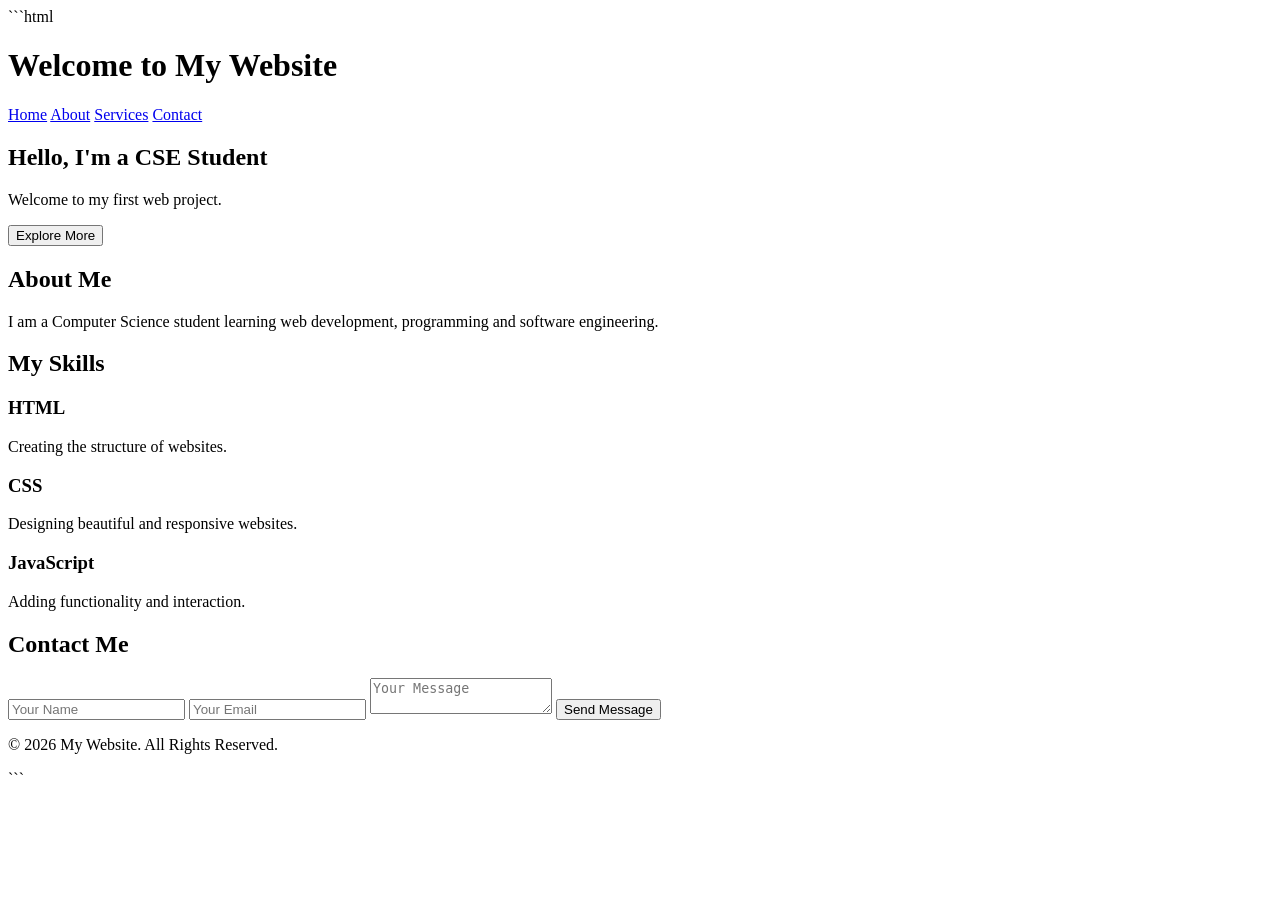
==== index.html @ 30348653 "first commit" ====
```html
<!DOCTYPE html>
<html lang="en">
<head>
    <meta charset="UTF-8">
    <meta name="viewport" content="width=device-width, initial-scale=1.0">
    <title>My Website</title>
    <link rel="stylesheet" href="style.css">
</head>

<body>

    <header>
        <h1>Welcome to My Website</h1>

        <nav>
            <a href="#home">Home</a>
            <a href="#about">About</a>
            <a href="#services">Services</a>
            <a href="#contact">Contact</a>
        </nav>
    </header>

    <section id="home" class="hero">
        <h2>Hello, I'm a CSE Student</h2>
        <p>Welcome to my first web project.</p>
        <button>Explore More</button>
    </section>

    <section id="about">
        <h2>About Me</h2>
        <p>
            I am a Computer Science student learning web development,
            programming and software engineering.
        </p>
    </section>

    <section id="services">
        <h2>My Skills</h2>

        <div class="skills">
            <div class="card">
                <h3>HTML</h3>
                <p>Creating the structure of websites.</p>
            </div>

            <div class="card">
                <h3>CSS</h3>
                <p>Designing beautiful and responsive websites.</p>
            </div>

            <div class="card">
                <h3>JavaScript</h3>
                <p>Adding functionality and interaction.</p>
            </div>
        </div>
    </section>

    <section id="contact">
        <h2>Contact Me</h2>

        <form>
            <input type="text" placeholder="Your Name">
            <input type="email" placeholder="Your Email">
            <textarea placeholder="Your Message"></textarea>
            <button type="submit">Send Message</button>
        </form>
    </section>

    <footer>
        <p>© 2026 My Website. All Rights Reserved.</p>
    </footer>

</body>
</html>
```
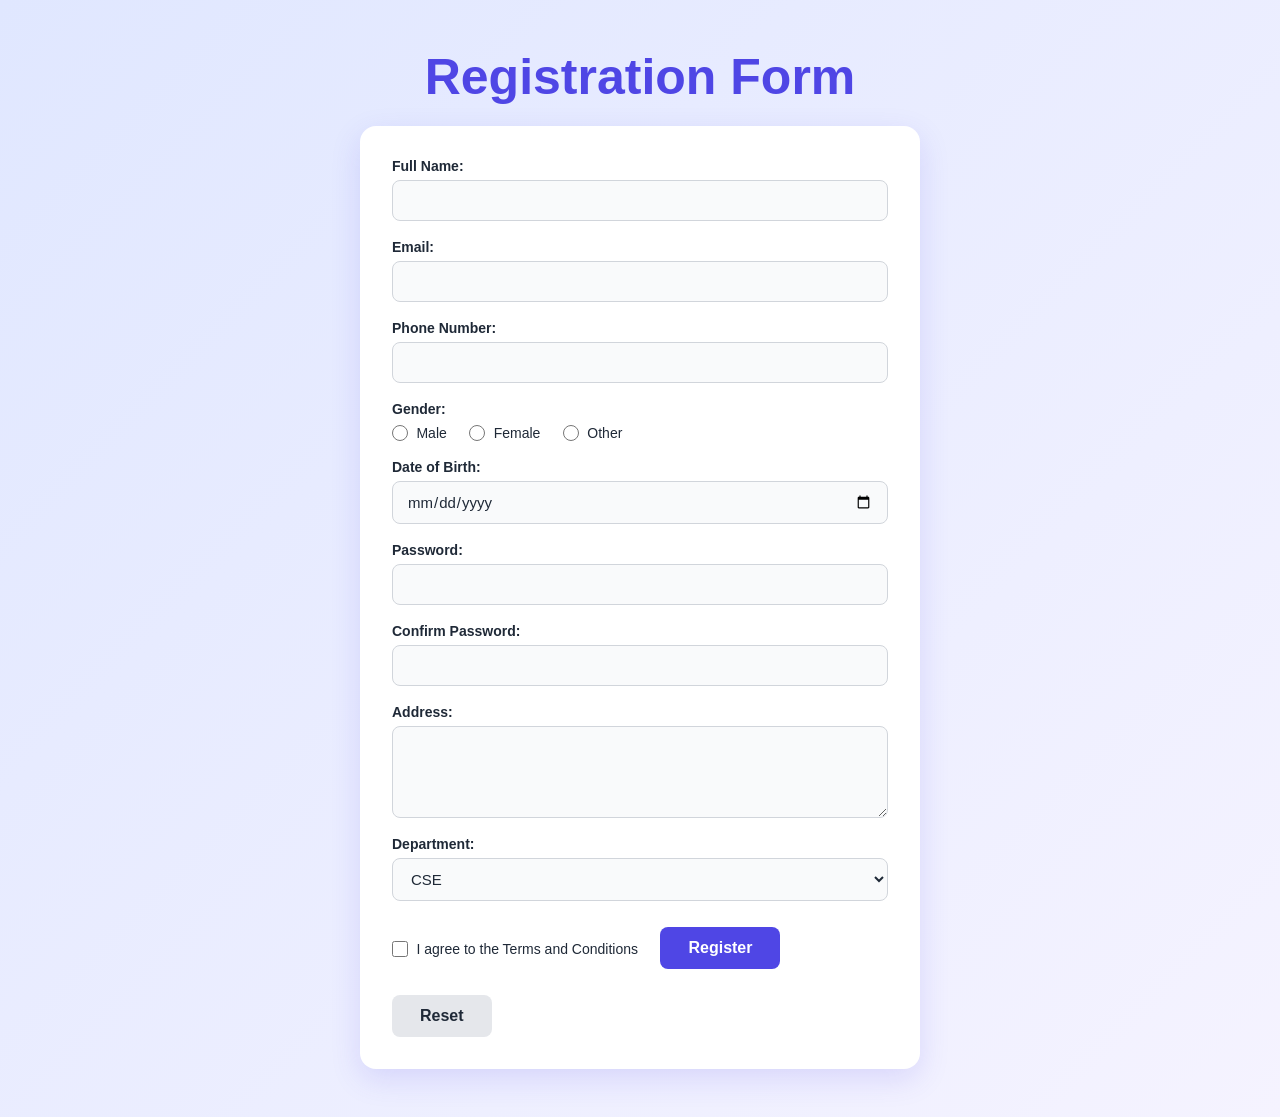
==== commit e74027fb: "Lab Task 2" ====
--- a/index.html
+++ b/index.html
@@ -1,76 +1,66 @@
-```html
 <!DOCTYPE html>
-<html lang="en">
+<html>
+
 <head>
     <meta charset="UTF-8">
     <meta name="viewport" content="width=device-width, initial-scale=1.0">
-    <title>My Website</title>
-    <link rel="stylesheet" href="style.css">
+    <title>Registration Form</title>
+    <link rel="stylesheet" href="regi.css">
 </head>
 
 <body>
 
-    <header>
-        <h1>Welcome to My Website</h1>
+    <h2>Registration Form</h2>
 
-        <nav>
-            <a href="#home">Home</a>
-            <a href="#about">About</a>
-            <a href="#services">Services</a>
-            <a href="#contact">Contact</a>
-        </nav>
-    </header>
+    <form action="#" method="post">
 
-    <section id="home" class="hero">
-        <h2>Hello, I'm a CSE Student</h2>
-        <p>Welcome to my first web project.</p>
-        <button>Explore More</button>
-    </section>
+        <label for="fullname">Full Name:</label><br>
+        <input type="text" id="fullname" name="fullname" required><br><br>
 
-    <section id="about">
-        <h2>About Me</h2>
-        <p>
-            I am a Computer Science student learning web development,
-            programming and software engineering.
-        </p>
-    </section>
+        <label for="email">Email:</label><br>
+        <input type="email" id="email" name="email" required><br><br>
 
-    <section id="services">
-        <h2>My Skills</h2>
+        <label for="phone">Phone Number:</label><br>
+        <input type="tel" id="phone" name="phone" required><br><br>
 
-        <div class="skills">
-            <div class="card">
-                <h3>HTML</h3>
-                <p>Creating the structure of websites.</p>
-            </div>
+        <label>Gender:</label><br>
 
-            <div class="card">
-                <h3>CSS</h3>
-                <p>Designing beautiful and responsive websites.</p>
-            </div>
+        <input type="radio" id="male" name="gender" value="Male">
+        <label for="male">Male</label>
 
-            <div class="card">
-                <h3>JavaScript</h3>
-                <p>Adding functionality and interaction.</p>
-            </div>
-        </div>
-    </section>
+        <input type="radio" id="female" name="gender" value="Female">
+        <label for="female">Female</label>
 
-    <section id="contact">
-        <h2>Contact Me</h2>
+        <input type="radio" id="other" name="gender" value="Other">
+        <label for="other">Other</label><br><br>
 
-        <form>
-            <input type="text" placeholder="Your Name">
-            <input type="email" placeholder="Your Email">
-            <textarea placeholder="Your Message"></textarea>
-            <button type="submit">Send Message</button>
-        </form>
-    </section>
+        <label for="dob">Date of Birth:</label><br>
+        <input type="date" id="dob" name="dob"><br><br>
 
-    <footer>
-        <p>© 2026 My Website. All Rights Reserved.</p>
-    </footer>
+        <label for="password">Password:</label><br>
+        <input type="password" id="password" name="password" required><br><br>
+
+        <label for="confirmPassword">Confirm Password:</label><br>
+        <input type="password" id="confirmPassword" name="confirmPassword" required><br><br>
+
+        <label for="address">Address:</label><br>
+        <textarea id="address" name="address" rows="4"></textarea><br><br>
+
+        <label for="department">Department:</label><br>
+        <select id="department" name="department">
+            <option value="CSE">CSE</option>
+            <option value="EEE">EEE</option>
+            <option value="BBA">BBA</option>
+            <option value="English">English</option>
+        </select><br><br>
+
+        <input type="checkbox" id="terms" name="terms" required>
+        <label for="terms">I agree to the Terms and Conditions</label><br><br>
+
+        <input type="submit" value="Register">
+        <input type="reset" value="Reset">
+
+    </form>
 
 </body>
-</html>
-```
+</html>
--- a/regi.css
+++ b/regi.css
@@ -0,0 +1,152 @@
+:root {
+    --primary: #4f46e5;
+    --primary-dark: #4338ca;
+    --text: #1f2937;
+    --border: #d1d5db;
+}
+
+* {
+    box-sizing: border-box;
+}
+
+body {
+    margin: 20;
+    padding: 40px 16px;
+    font-family: "Segoe UI", Roboto, Helvetica, Arial, sans-serif;
+    color: var(--text);
+    background: linear-gradient(135deg, #e0e7ff 0%, #f5f3ff 100%);
+    min-height: 100vh;
+}
+
+/* Heading */
+h2 {
+    max-width: 560px;
+    margin: 0 auto 20px;
+    text-align: center;
+    font-size: 50px;
+    color: var(--primary);
+}
+
+/* Form card */
+form {
+    max-width: 560px;
+    margin: 0 auto;
+    padding: 32px;
+    background: #fff;
+    border-radius: 16px;
+    box-shadow: 0 10px 30px rgba(79, 70, 229, 0.15);
+}
+
+/* <br> tags are replaced by CSS spacing */
+br {
+    display: none;
+}
+
+/* Labels (above inputs) */
+label {
+    display: block;
+    margin-top: 18px;
+    margin-bottom: 6px;
+    font-size: 14px;
+    font-weight: 600;
+}
+
+form label:first-child {
+    margin-top: 0;
+}
+
+/* Text-like fields */
+input[type="text"],
+input[type="email"],
+input[type="tel"],
+input[type="date"],
+input[type="password"],
+textarea,
+select {
+    display: block;
+    width: 100%;
+    padding: 11px 14px;
+    font-size: 15px;
+    font-family: inherit;
+    color: var(--text);
+    background: #f9fafb;
+    border: 1px solid var(--border);
+    border-radius: 8px;
+    transition: border-color .2s, box-shadow .2s, background .2s;
+}
+
+textarea {
+    resize: vertical;
+}
+
+input:focus,
+textarea:focus,
+select:focus {
+    outline: none;
+    background: #fff;
+    border-color: var(--primary);
+    box-shadow: 0 0 0 3px rgba(79, 70, 229, 0.18);
+}
+
+/* Radio and checkbox, with their labels on the same line */
+input[type="radio"],
+input[type="checkbox"] {
+    width: 16px;
+    height: 16px;
+    margin: 0 4px 0 0;
+    vertical-align: middle;
+    accent-color: var(--primary);
+    cursor: pointer;
+}
+
+input[type="radio"]+label,
+input[type="checkbox"]+label {
+    display: inline-block;
+    margin: 0 18px 0 0;
+    font-weight: 500;
+    vertical-align: middle;
+    cursor: pointer;
+}
+
+/* Buttons */
+input[type="submit"],
+input[type="reset"] {
+    margin-top: 26px;
+    margin-right: 10px;
+    padding: 12px 28px;
+    font-size: 16px;
+    font-weight: 600;
+    border: none;
+    border-radius: 8px;
+    cursor: pointer;
+    transition: background .2s, transform .1s;
+}
+
+input[type="submit"] {
+    background: var(--primary);
+    color: #fff;
+}
+
+input[type="submit"]:hover {
+    background: var(--primary-dark);
+}
+
+input[type="reset"] {
+    background: #e5e7eb;
+    color: var(--text);
+}
+
+input[type="reset"]:hover {
+    background: #d1d5db;
+}
+
+input[type="submit"]:active,
+input[type="reset"]:active {
+    transform: scale(0.98);
+}
+
+@media (max-width: 480px) {
+    form {
+        padding: 22px 18px;
+    }
+}
